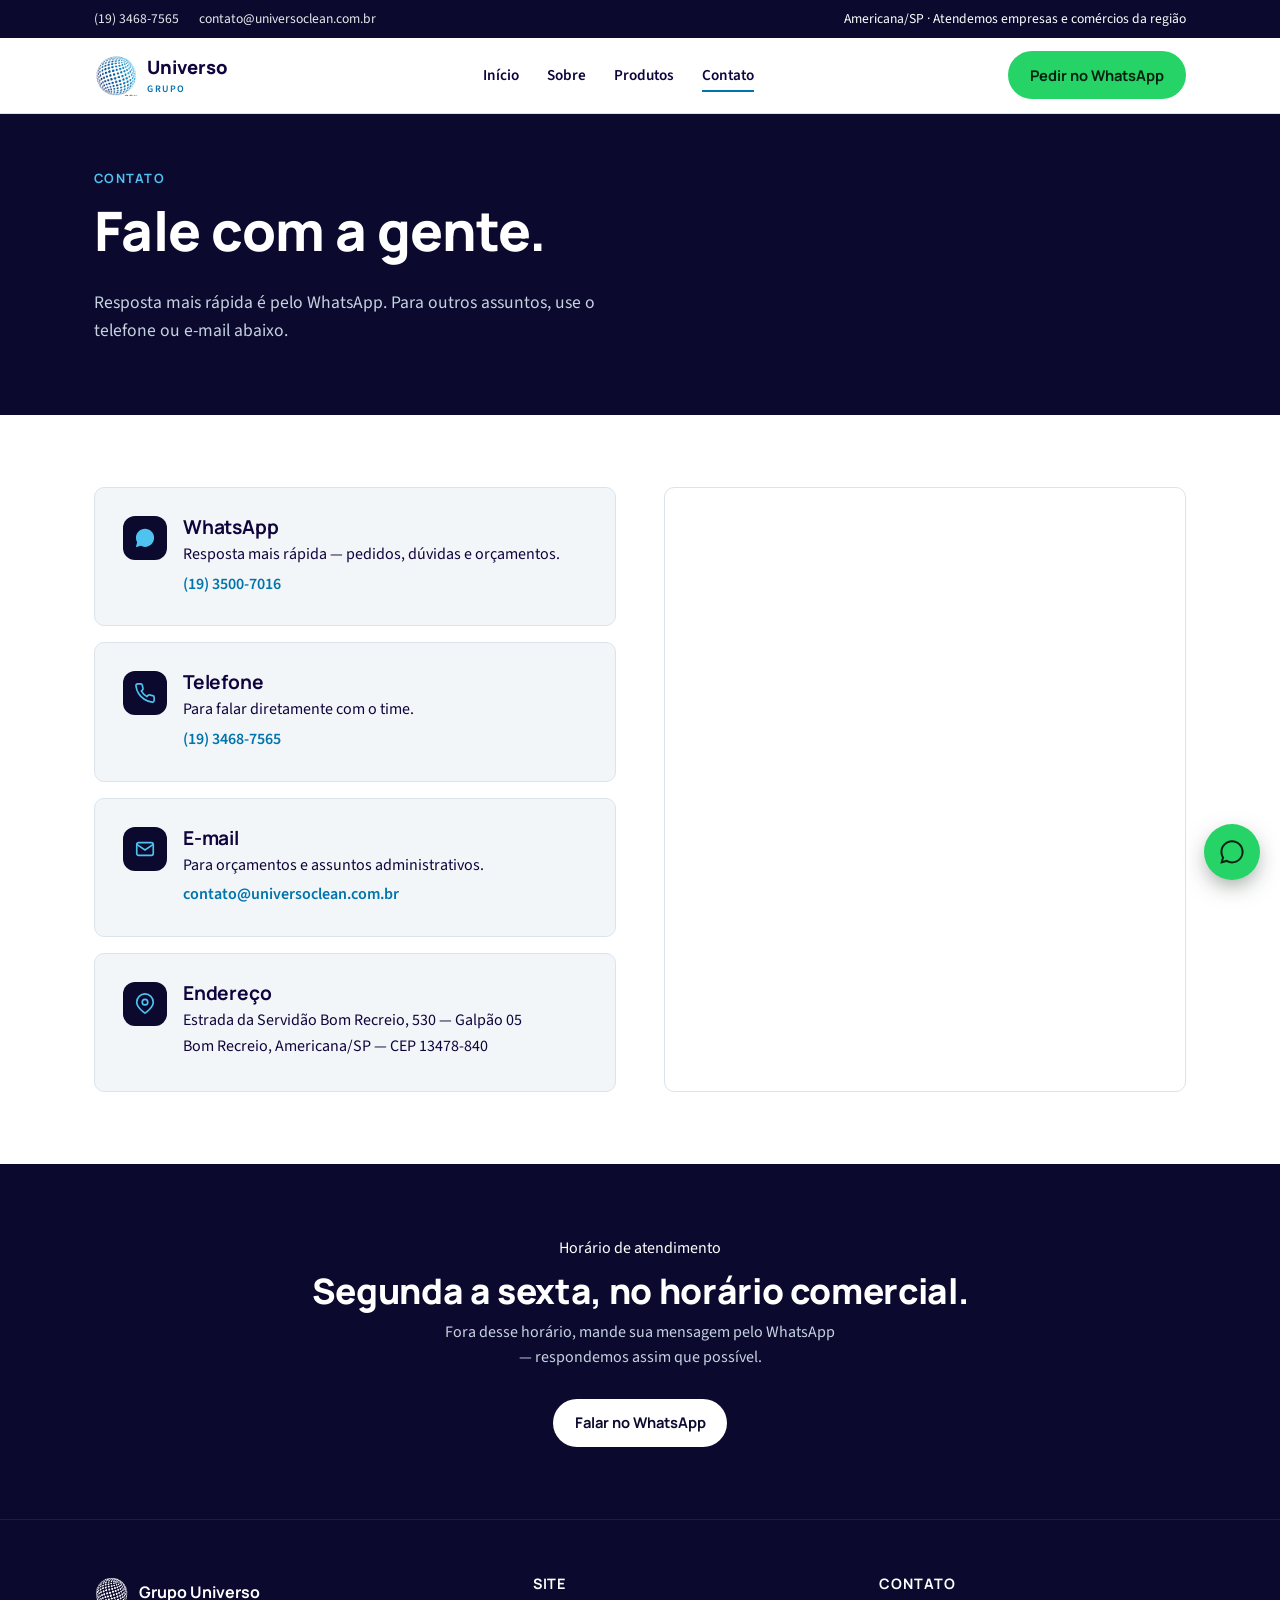
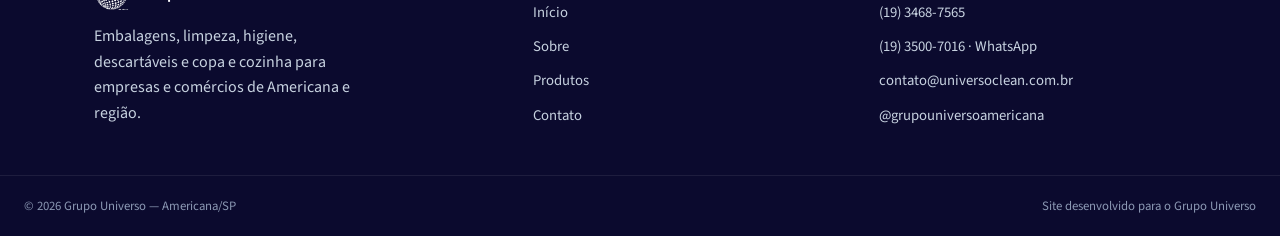
==== contato.html @ 8474f7c8 "Site institucional Grupo Universo" ====
<!doctype html>
<html lang="pt-BR">
<head>
<meta charset="UTF-8">
<meta name="viewport" content="width=device-width, initial-scale=1.0">
<title>Contato — Grupo Universo</title>
<meta name="description" content="Fale com o Grupo Universo: telefone, WhatsApp, e-mail e endereço em Americana/SP.">
<link rel="canonical" href="https://grupouniversoamericana.com/contato.html">
<meta property="og:type" content="website">
<meta property="og:locale" content="pt_BR">
<meta property="og:site_name" content="Grupo Universo">
<meta property="og:title" content="Contato — Grupo Universo">
<meta property="og:description" content="Telefone, WhatsApp, e-mail e endereço do Grupo Universo em Americana/SP.">
<meta property="og:url" content="https://grupouniversoamericana.com/contato.html">
<meta property="og:image" content="https://grupouniversoamericana.com/assets/logo.png">
<link rel="icon" href="assets/favicon-32.png" sizes="32x32">
<link rel="icon" href="assets/favicon-16.png" sizes="16x16">
<link rel="apple-touch-icon" href="assets/favicon-180.png">
<link rel="preconnect" href="https://fonts.googleapis.com">
<link rel="preconnect" href="https://fonts.gstatic.com" crossorigin>
<link href="https://fonts.googleapis.com/css2?family=Manrope:wght@700;800&family=Source+Sans+3:wght@400;600;700&display=swap" rel="stylesheet">
<link rel="stylesheet" href="css/style.css">
</head>
<body>

<div class="topbar">
  <div class="container">
    <div class="topbar-links">
      <a href="tel:+551934687565">(19) 3468-7565</a>
      <a href="mailto:contato@universoclean.com.br">contato@universoclean.com.br</a>
    </div>
    <div class="topbar-links">
      <span>Americana/SP · Atendemos empresas e comércios da região</span>
    </div>
  </div>
</div>

<header class="site">
  <div class="container">
    <a href="index.html" class="brand">
      <img src="assets/logo-icon.png" alt="">
      <span class="brand-word">Universo<span>Grupo</span></span>
    </a>
    <nav class="main" id="mainNav">
      <ul>
        <li><a href="index.html">Início</a></li>
        <li><a href="sobre.html">Sobre</a></li>
        <li><a href="produtos.html">Produtos</a></li>
        <li><a href="contato.html" aria-current="page">Contato</a></li>
      </ul>
    </nav>
    <div style="display:flex; align-items:center; gap:0.75rem;">
      <a class="btn btn-primary" href="https://wa.me/551935007016?text=Ol%C3%A1!%20Vim%20pelo%20site%20e%20quero%20fazer%20um%20pedido." target="_blank" rel="noopener">Pedir no WhatsApp</a>
      <button class="nav-toggle" id="navToggle" aria-label="Abrir menu" aria-expanded="false" aria-controls="mainNav">
        <svg viewBox="0 0 24 24" fill="none" stroke="currentColor" stroke-width="2" stroke-linecap="round"><line x1="3" y1="6" x2="21" y2="6"/><line x1="3" y1="12" x2="21" y2="12"/><line x1="3" y1="18" x2="21" y2="18"/></svg>
      </button>
    </div>
  </div>
</header>

<section class="page-hero">
  <div class="container">
    <span class="eyebrow">Contato</span>
    <h1>Fale com a gente.</h1>
    <p class="lede" style="max-width:56ch;">Resposta mais rápida é pelo WhatsApp. Para outros assuntos, use o telefone ou e-mail abaixo.</p>
  </div>
</section>

<section>
  <div class="container contact-grid">
    <div class="contact-list">
      <div class="contact-card">
        <span class="icon"><svg viewBox="0 0 24 24" fill="currentColor" width="22" height="22"><path d="M12.04 2C6.58 2 2.13 6.45 2.13 11.91c0 1.75.46 3.39 1.26 4.81L2 22l5.42-1.42a9.87 9.87 0 0 0 4.62 1.17h.01c5.46 0 9.9-4.45 9.9-9.91C21.96 6.45 17.5 2 12.04 2Z"/></svg></span>
        <div>
          <h3>WhatsApp</h3>
          <p style="margin-bottom:0.25rem;">Resposta mais rápida — pedidos, dúvidas e orçamentos.</p>
          <a href="https://wa.me/551935007016?text=Ol%C3%A1!%20Vim%20pelo%20site%20e%20quero%20fazer%20um%20pedido." target="_blank" rel="noopener">(19) 3500-7016</a>
        </div>
      </div>
      <div class="contact-card">
        <span class="icon"><svg viewBox="0 0 24 24" fill="none" stroke="currentColor" stroke-width="1.8"><path d="M22 16.92v3a2 2 0 0 1-2.18 2 19.79 19.79 0 0 1-8.63-3.07 19.5 19.5 0 0 1-6-6 19.79 19.79 0 0 1-3.07-8.67A2 2 0 0 1 4.11 2h3a2 2 0 0 1 2 1.72c.13.96.36 1.9.68 2.81a2 2 0 0 1-.45 2.11L8.09 9.91a16 16 0 0 0 6 6l1.27-1.27a2 2 0 0 1 2.11-.45c.91.32 1.85.55 2.81.68A2 2 0 0 1 22 16.92Z"/></svg></span>
        <div>
          <h3>Telefone</h3>
          <p style="margin-bottom:0.25rem;">Para falar diretamente com o time.</p>
          <a href="tel:+551934687565">(19) 3468-7565</a>
        </div>
      </div>
      <div class="contact-card">
        <span class="icon"><svg viewBox="0 0 24 24" fill="none" stroke="currentColor" stroke-width="1.8"><rect x="3" y="5" width="18" height="14" rx="2"/><path d="m3 7 9 6 9-6"/></svg></span>
        <div>
          <h3>E-mail</h3>
          <p style="margin-bottom:0.25rem;">Para orçamentos e assuntos administrativos.</p>
          <a href="mailto:contato@universoclean.com.br">contato@universoclean.com.br</a>
        </div>
      </div>
      <div class="contact-card">
        <span class="icon"><svg viewBox="0 0 24 24" fill="none" stroke="currentColor" stroke-width="1.8"><path d="M21 10c0 6-9 12-9 12s-9-6-9-12a9 9 0 0 1 18 0Z"/><circle cx="12" cy="10" r="3"/></svg></span>
        <div>
          <h3>Endereço</h3>
          <p style="margin-bottom:0.25rem;">Estrada da Servidão Bom Recreio, 530 — Galpão 05<br>Bom Recreio, Americana/SP — CEP 13478-840</p>
        </div>
      </div>
    </div>
    <div class="map-frame">
      <iframe
        title="Localização do Grupo Universo em Americana/SP"
        loading="lazy"
        referrerpolicy="no-referrer-when-downgrade"
        src="https://www.google.com/maps?q=Estrada+da+Servid%C3%A3o+Bom+Recreio,+530,+Bom+Recreio,+Americana+-+SP,+13478-840&output=embed">
      </iframe>
    </div>
  </div>
</section>

<section class="on-navy">
  <div class="container" style="text-align:center;">
    <span class="eyebrow" style="display:block; margin-bottom:0.6rem;">Horário de atendimento</span>
    <h2 style="margin-bottom:0.5rem;">Segunda a sexta, no horário comercial.</h2>
    <p style="max-width:50ch; margin:0 auto 1.75rem;">Fora desse horário, mande sua mensagem pelo WhatsApp — respondemos assim que possível.</p>
    <a class="btn btn-light" href="https://wa.me/551935007016?text=Ol%C3%A1!%20Vim%20pelo%20site%20e%20quero%20fazer%20um%20pedido." target="_blank" rel="noopener">Falar no WhatsApp</a>
  </div>
</section>

<footer class="site">
  <div class="container">
    <div>
      <div class="footer-brand">
        <img src="assets/logo-icon.png" alt="">
        <strong>Grupo Universo</strong>
      </div>
      <p style="color:#c7d2e0; max-width:34ch;">Embalagens, limpeza, higiene, descartáveis e copa e cozinha para empresas e comércios de Americana e região.</p>
    </div>
    <div>
      <h4>Site</h4>
      <ul>
        <li><a href="index.html">Início</a></li>
        <li><a href="sobre.html">Sobre</a></li>
        <li><a href="produtos.html">Produtos</a></li>
        <li><a href="contato.html">Contato</a></li>
      </ul>
    </div>
    <div>
      <h4>Contato</h4>
      <ul>
        <li><a href="tel:+551934687565">(19) 3468-7565</a></li>
        <li><a href="https://wa.me/551935007016" target="_blank" rel="noopener">(19) 3500-7016 · WhatsApp</a></li>
        <li><a href="mailto:contato@universoclean.com.br">contato@universoclean.com.br</a></li>
        <li><a href="https://www.instagram.com/grupouniversoamericana/" target="_blank" rel="noopener">@grupouniversoamericana</a></li>
      </ul>
    </div>
  </div>
  <div class="footer-bottom">
    <span>© <span id="year"></span> Grupo Universo — Americana/SP</span>
    <span>Site desenvolvido para o Grupo Universo</span>
  </div>
</footer>

<a class="wa-float" href="https://wa.me/551935007016?text=Ol%C3%A1!%20Vim%20pelo%20site%20e%20quero%20fazer%20um%20pedido." target="_blank" rel="noopener" aria-label="Falar no WhatsApp">
  <svg viewBox="0 0 24 24" fill="currentColor"><path d="M12.04 2C6.58 2 2.13 6.45 2.13 11.91c0 1.75.46 3.39 1.26 4.81L2 22l5.42-1.42a9.87 9.87 0 0 0 4.62 1.17h.01c5.46 0 9.9-4.45 9.9-9.91C21.96 6.45 17.5 2 12.04 2Zm0 18.06h-.01a8.2 8.2 0 0 1-4.18-1.14l-.3-.18-3.12.82.83-3.04-.2-.31a8.19 8.19 0 0 1-1.26-4.3c0-4.53 3.69-8.22 8.24-8.22 2.2 0 4.27.86 5.82 2.41a8.16 8.16 0 0 1 2.41 5.82c0 4.54-3.69 8.14-8.23 8.14Z"/></svg>
</a>

<script src="js/main.js"></script>
</body>
</html>
---- css/style.css ----
/* =========================================================
   Grupo Universo — design system
   Paleta extraída da identidade real (logo + posts do Instagram):
   azul-royal #007EBA -> índigo profundo #10043C, âmbar de selo #F3B02E
   ========================================================= */

:root {
  /* cor */
  --navy-950: #0b0a2e;   /* fundo profundo (hero, rodapé) */
  --navy-900: #14123f;   /* superfície navy secundária */
  --navy-800: #1d1a52;   /* cards sobre navy */
  --ink: #10043c;        /* texto em fundo claro (cor real do wordmark) */
  --blue-600: #0074ac;   /* azul da marca (dos pontos do globo), ajustado para contraste AA em texto */
  --blue-500: #0068a4;
  --sky-400: #4fc3f0;    /* realce claro, títulos sobre navy */
  --amber-400: #f3b02e;  /* selo / CTA quente, uso comedido */
  --paper: #f3f6f9;      /* fundo claro, neutro frio */
  --paper-dim: #e7edf3;
  --white: #ffffff;
  --line: #dbe4ec;
  --text-dim: #4a5568;

  /* tipo */
  --font-display: "Manrope", "Segoe UI", sans-serif;
  --font-body: "Source Sans 3", "Segoe UI", sans-serif;

  /* layout */
  --max-w: 1140px;
  --radius: 10px;
  --shadow: 0 1px 2px rgba(11, 10, 46, 0.04), 0 12px 28px -14px rgba(11, 10, 46, 0.22);
}

* { box-sizing: border-box; }
html { scroll-behavior: smooth; }

body {
  margin: 0;
  background: var(--white);
  color: var(--ink);
  font-family: var(--font-body);
  line-height: 1.6;
  -webkit-font-smoothing: antialiased;
}

img { max-width: 100%; display: block; }

a { color: inherit; }

h1, h2, h3, h4 {
  font-family: var(--font-display);
  line-height: 1.15;
  margin: 0 0 0.5em;
  text-wrap: balance;
  letter-spacing: -0.01em;
}

h1 { font-size: clamp(2.1rem, 4.4vw, 3.4rem); font-weight: 800; }
h2 { font-size: clamp(1.6rem, 3vw, 2.2rem); font-weight: 800; }
h3 { font-size: 1.2rem; font-weight: 700; }

p { margin: 0 0 1em; max-width: 62ch; }
p.lede { font-size: 1.1rem; color: var(--text-dim); }

.container {
  max-width: var(--max-w);
  margin: 0 auto;
  padding: 0 1.5rem;
}

:focus-visible {
  outline: 3px solid var(--amber-400);
  outline-offset: 2px;
}

@media (prefers-reduced-motion: reduce) {
  html { scroll-behavior: auto; }
  * { animation-duration: 0.001ms !important; transition-duration: 0.001ms !important; }
}

/* ---------- top bar ---------- */
.topbar {
  background: var(--navy-950);
  color: var(--white);
  font-size: 0.85rem;
}
.topbar .container {
  display: flex;
  justify-content: space-between;
  align-items: center;
  gap: 1rem;
  padding-top: 0.5rem;
  padding-bottom: 0.5rem;
  flex-wrap: wrap;
}
.topbar a { text-decoration: none; opacity: 0.9; }
.topbar a:hover { opacity: 1; text-decoration: underline; }
.topbar .topbar-links { display: flex; gap: 1.25rem; flex-wrap: wrap; }

/* ---------- header / nav ---------- */
header.site {
  background: var(--white);
  border-bottom: 1px solid var(--line);
  position: sticky;
  top: 0;
  z-index: 40;
}
header.site .container {
  display: flex;
  align-items: center;
  justify-content: space-between;
  padding-top: 0.85rem;
  padding-bottom: 0.85rem;
}
.brand { display: flex; align-items: center; gap: 0.6rem; text-decoration: none; }
.brand img { height: 42px; width: auto; }
.brand-word { font-family: var(--font-display); font-weight: 800; font-size: 1.15rem; color: var(--ink); }
.brand-word span { display: block; font-family: var(--font-body); font-weight: 600; font-size: 0.62rem; letter-spacing: 0.14em; color: var(--blue-600); text-transform: uppercase; }

nav.main { display: flex; align-items: center; gap: 2rem; }
nav.main ul { list-style: none; display: flex; gap: 1.75rem; margin: 0; padding: 0; }
nav.main a {
  text-decoration: none;
  font-weight: 600;
  font-size: 0.95rem;
  color: var(--ink);
  padding: 0.3rem 0;
  border-bottom: 2px solid transparent;
}
nav.main a:hover, nav.main a[aria-current="page"] { border-color: var(--blue-600); }

.btn {
  display: inline-flex;
  align-items: center;
  gap: 0.5rem;
  font-family: var(--font-display);
  font-weight: 700;
  font-size: 0.92rem;
  padding: 0.7rem 1.3rem;
  border-radius: 100px;
  text-decoration: none;
  border: 1px solid transparent;
  cursor: pointer;
  white-space: nowrap;
}
.btn-primary { background: #25d366; color: #06210f; }
.btn-primary:hover { background: #1fbd5a; }
.btn-ghost { background: transparent; border-color: var(--line); color: var(--ink); }
.btn-ghost:hover { border-color: var(--blue-600); color: var(--blue-600); }
.btn-light { background: var(--white); color: var(--navy-950); }
.btn-light:hover { background: var(--paper-dim); }

.nav-toggle {
  display: none;
  background: none;
  border: 1px solid var(--line);
  border-radius: 8px;
  width: 42px;
  height: 42px;
  align-items: center;
  justify-content: center;
  cursor: pointer;
}
.nav-toggle svg { width: 20px; height: 20px; }

/* ---------- hero ---------- */
.hero {
  position: relative;
  background: var(--navy-950);
  color: var(--white);
  overflow: hidden;
}
.hero canvas.dotfield {
  position: absolute;
  inset: 0;
  width: 100%;
  height: 100%;
  opacity: 0.55;
}
.hero .container {
  position: relative;
  padding: 5.5rem 1.5rem 5rem;
  display: grid;
  grid-template-columns: 1.1fr 0.9fr;
  gap: 3rem;
  align-items: center;
}
.hero .eyebrow {
  font-family: var(--font-display);
  font-size: 0.8rem;
  font-weight: 700;
  letter-spacing: 0.12em;
  text-transform: uppercase;
  color: var(--sky-400);
  margin-bottom: 1rem;
}
.hero h1 { color: var(--white); }
.hero h1 em { color: var(--sky-400); font-style: normal; }
.hero p.lede { color: #c7d2e0; max-width: 46ch; }
.hero .actions { display: flex; gap: 0.9rem; margin-top: 1.75rem; flex-wrap: wrap; }
.hero .fact-card {
  background: var(--navy-900);
  border: 1px solid rgba(255,255,255,0.08);
  border-radius: var(--radius);
  padding: 1.75rem;
}
.hero .fact-card dl { display: grid; grid-template-columns: 1fr 1fr; gap: 1.25rem 1rem; margin: 0; }
.hero .fact-card dt { font-size: 0.78rem; color: #9fb0c9; text-transform: uppercase; letter-spacing: 0.06em; }
.hero .fact-card dd { margin: 0.2rem 0 0; font-family: var(--font-display); font-weight: 800; font-size: 1.4rem; color: var(--white); }

@media (max-width: 860px) {
  .hero .container { grid-template-columns: 1fr; padding-top: 3rem; padding-bottom: 3rem; }
}

/* ---------- trust strip ---------- */
.trust-strip { background: var(--paper); border-bottom: 1px solid var(--line); }
.trust-strip .container {
  padding: 1.75rem 1.5rem;
  display: grid;
  grid-template-columns: repeat(4, 1fr);
  gap: 1.5rem;
}
.trust-item { display: flex; align-items: center; gap: 0.75rem; }
.trust-item .icon {
  flex: none;
  width: 40px; height: 40px;
  border-radius: 50%;
  background: var(--white);
  border: 1px solid var(--line);
  display: flex; align-items: center; justify-content: center;
  color: var(--blue-600);
}
.trust-item .icon svg { width: 20px; height: 20px; }
.trust-item strong { display: block; font-size: 0.88rem; font-family: var(--font-display); }
.trust-item span { font-size: 0.8rem; color: var(--text-dim); }

@media (max-width: 860px) {
  .trust-strip .container { grid-template-columns: repeat(2, 1fr); }
}

/* ---------- section shell ---------- */
section { padding: 4.5rem 0; }
.section-head { max-width: 60ch; margin-bottom: 2.5rem; }
.section-head .eyebrow {
  font-family: var(--font-display);
  font-size: 0.78rem;
  font-weight: 700;
  letter-spacing: 0.12em;
  text-transform: uppercase;
  color: var(--blue-600);
  margin-bottom: 0.6rem;
  display: block;
}
.on-navy { background: var(--navy-950); color: var(--white); }
.on-navy p { color: #c7d2e0; }
.on-navy .section-head .eyebrow { color: var(--sky-400); }
.on-paper { background: var(--paper); }

/* ---------- category grid ---------- */
.cat-grid {
  display: grid;
  grid-template-columns: repeat(3, 1fr);
  gap: 1.25rem;
}
@media (max-width: 900px) {
  .cat-grid { grid-template-columns: repeat(2, 1fr); }
}
@media (max-width: 560px) {
  .cat-grid { grid-template-columns: 1fr; }
}
.cat-card {
  background: var(--white);
  border: 1px solid var(--line);
  border-radius: var(--radius);
  padding: 1.6rem;
  box-shadow: var(--shadow);
  display: flex;
  flex-direction: column;
  gap: 0.75rem;
}
.cat-card .icon {
  width: 52px; height: 52px;
  border-radius: 14px;
  background: var(--navy-950);
  color: var(--sky-400);
  display: flex; align-items: center; justify-content: center;
}
.cat-card .icon svg { width: 26px; height: 26px; }
.cat-card h3 { margin-bottom: 0.15rem; }
.cat-card p { font-size: 0.92rem; color: var(--text-dim); margin-bottom: 0.5rem; }
.cat-card .cat-link {
  margin-top: auto;
  font-family: var(--font-display);
  font-weight: 700;
  font-size: 0.86rem;
  color: var(--blue-600);
  text-decoration: none;
  display: inline-flex;
  align-items: center;
  gap: 0.35rem;
}
.cat-card .cat-link:hover { text-decoration: underline; }

/* ---------- steps ---------- */
.steps { display: grid; grid-template-columns: repeat(3, 1fr); gap: 1.75rem; counter-reset: step; }
.step { position: relative; padding-left: 3.2rem; }
.step::before {
  counter-increment: step;
  content: counter(step, decimal-leading-zero);
  position: absolute;
  left: 0; top: -0.2rem;
  font-family: var(--font-display);
  font-weight: 800;
  font-size: 1rem;
  color: var(--navy-950);
  background: var(--sky-400);
  width: 2.3rem; height: 2.3rem;
  border-radius: 50%;
  display: flex; align-items: center; justify-content: center;
}
@media (max-width: 780px) {
  .steps { grid-template-columns: 1fr; }
}

/* ---------- about teaser / split ---------- */
.split { display: grid; grid-template-columns: 1fr 1fr; gap: 3rem; align-items: center; }
.split img, .split .art { border-radius: var(--radius); }
.art-swatch {
  aspect-ratio: 4/3;
  border-radius: var(--radius);
  background: linear-gradient(135deg, var(--blue-600), var(--navy-950));
  position: relative;
  overflow: hidden;
  display: flex;
  align-items: flex-end;
  padding: 1.5rem;
}
.art-swatch span {
  font-family: var(--font-display);
  font-weight: 800;
  color: rgba(255,255,255,0.9);
  font-size: 1.1rem;
}
@media (max-width: 860px) {
  .split { grid-template-columns: 1fr; }
}

/* ---------- CTA band ---------- */
.cta-band {
  background: var(--navy-950);
  color: var(--white);
  text-align: center;
}
.cta-band h2 { color: var(--white); }
.cta-band p { color: #c7d2e0; margin: 0 auto 1.75rem; }
.cta-band .actions { display: flex; justify-content: center; gap: 1rem; flex-wrap: wrap; }

/* ---------- footer ---------- */
footer.site {
  background: var(--navy-950);
  color: #c7d2e0;
  border-top: 1px solid rgba(255,255,255,0.08);
}
footer.site .container {
  padding: 3.5rem 1.5rem 2rem;
  display: grid;
  grid-template-columns: 1.3fr 1fr 1fr;
  gap: 2.5rem;
}
footer.site h4 { color: var(--white); font-size: 0.9rem; text-transform: uppercase; letter-spacing: 0.06em; }
footer.site ul { list-style: none; margin: 0; padding: 0; display: flex; flex-direction: column; gap: 0.55rem; }
footer.site a { text-decoration: none; color: #c7d2e0; font-size: 0.92rem; }
footer.site a:hover { color: var(--white); }
.footer-brand { display: flex; align-items: center; gap: 0.6rem; margin-bottom: 0.9rem; }
.footer-brand img { height: 34px; filter: brightness(0) invert(1); }
.footer-brand strong { font-family: var(--font-display); color: var(--white); }
.footer-bottom {
  border-top: 1px solid rgba(255,255,255,0.08);
  padding: 1.25rem 1.5rem;
  font-size: 0.8rem;
  color: #8b98b3;
  display: flex;
  justify-content: space-between;
  flex-wrap: wrap;
  gap: 0.5rem;
}
@media (max-width: 780px) {
  footer.site .container { grid-template-columns: 1fr; }
}

/* ---------- whatsapp float ---------- */
.wa-float {
  position: fixed;
  right: 1.25rem;
  bottom: 1.25rem;
  z-index: 50;
  background: #25d366;
  color: #06210f;
  width: 56px;
  height: 56px;
  border-radius: 50%;
  display: flex;
  align-items: center;
  justify-content: center;
  text-decoration: none;
  box-shadow: 0 8px 24px -6px rgba(6, 33, 15, 0.55);
}
.wa-float svg { width: 28px; height: 28px; }

/* ---------- page hero (inner pages) ---------- */
.page-hero {
  background: var(--navy-950);
  color: var(--white);
  padding: 3.25rem 0;
}
.page-hero .eyebrow { color: var(--sky-400); font-family: var(--font-display); font-weight: 700; letter-spacing: 0.1em; text-transform: uppercase; font-size: 0.8rem; }
.page-hero h1 { color: var(--white); margin-top: 0.5rem; }
.page-hero p { color: #c7d2e0; }

/* ---------- product detail blocks ---------- */
.product-block {
  display: grid;
  grid-template-columns: 200px 1fr;
  gap: 2rem;
  align-items: start;
  padding: 2.5rem 0;
  border-bottom: 1px solid var(--line);
}
.product-block:last-child { border-bottom: none; }
.product-block .icon {
  width: 96px; height: 96px;
  border-radius: 20px;
  background: var(--navy-950);
  color: var(--sky-400);
  display: flex; align-items: center; justify-content: center;
}
.product-block .icon svg { width: 48px; height: 48px; }
.product-block ul.items {
  list-style: none;
  margin: 0.75rem 0 1rem;
  padding: 0;
  display: flex;
  flex-wrap: wrap;
  gap: 0.5rem;
}
.product-block ul.items li {
  background: var(--paper);
  border: 1px solid var(--line);
  border-radius: 100px;
  padding: 0.3rem 0.85rem;
  font-size: 0.85rem;
  color: var(--text-dim);
}
@media (max-width: 700px) {
  .product-block { grid-template-columns: 1fr; }
}

/* ---------- contact page ---------- */
.contact-grid { display: grid; grid-template-columns: 1fr 1fr; gap: 3rem; }
.contact-card {
  background: var(--paper);
  border: 1px solid var(--line);
  border-radius: var(--radius);
  padding: 1.75rem;
  display: flex;
  gap: 1rem;
  align-items: flex-start;
}
.contact-card .icon {
  flex: none;
  width: 44px; height: 44px;
  border-radius: 12px;
  background: var(--navy-950);
  color: var(--sky-400);
  display: flex; align-items: center; justify-content: center;
}
.contact-card .icon svg { width: 22px; height: 22px; }
.contact-card h3 { margin-bottom: 0.25rem; }
.contact-card a { color: var(--blue-600); text-decoration: none; font-weight: 600; }
.contact-card a:hover { text-decoration: underline; }
.contact-list { display: flex; flex-direction: column; gap: 1rem; }
.map-frame {
  border: 1px solid var(--line);
  border-radius: var(--radius);
  overflow: hidden;
  height: 100%;
  min-height: 320px;
}
.map-frame iframe { width: 100%; height: 100%; min-height: 320px; border: 0; }
@media (max-width: 860px) {
  .contact-grid { grid-template-columns: 1fr; }
}

/* ---------- mobile nav ---------- */
@media (max-width: 900px) {
  nav.main ul { display: none; }
  .nav-toggle { display: flex; }
  header.site .btn-primary { display: none; }
  nav.main.open ul {
    display: flex;
    flex-direction: column;
    position: absolute;
    top: 100%;
    left: 0;
    right: 0;
    background: var(--white);
    border-bottom: 1px solid var(--line);
    padding: 1rem 1.5rem 1.5rem;
    gap: 1rem;
    box-shadow: var(--shadow);
  }
  header.site { position: relative; }
  header.site .container { position: relative; }
}
@media (max-width: 560px) {
  .topbar .topbar-links:last-child { display: none; }
  .brand-word { font-size: 1rem; }
}
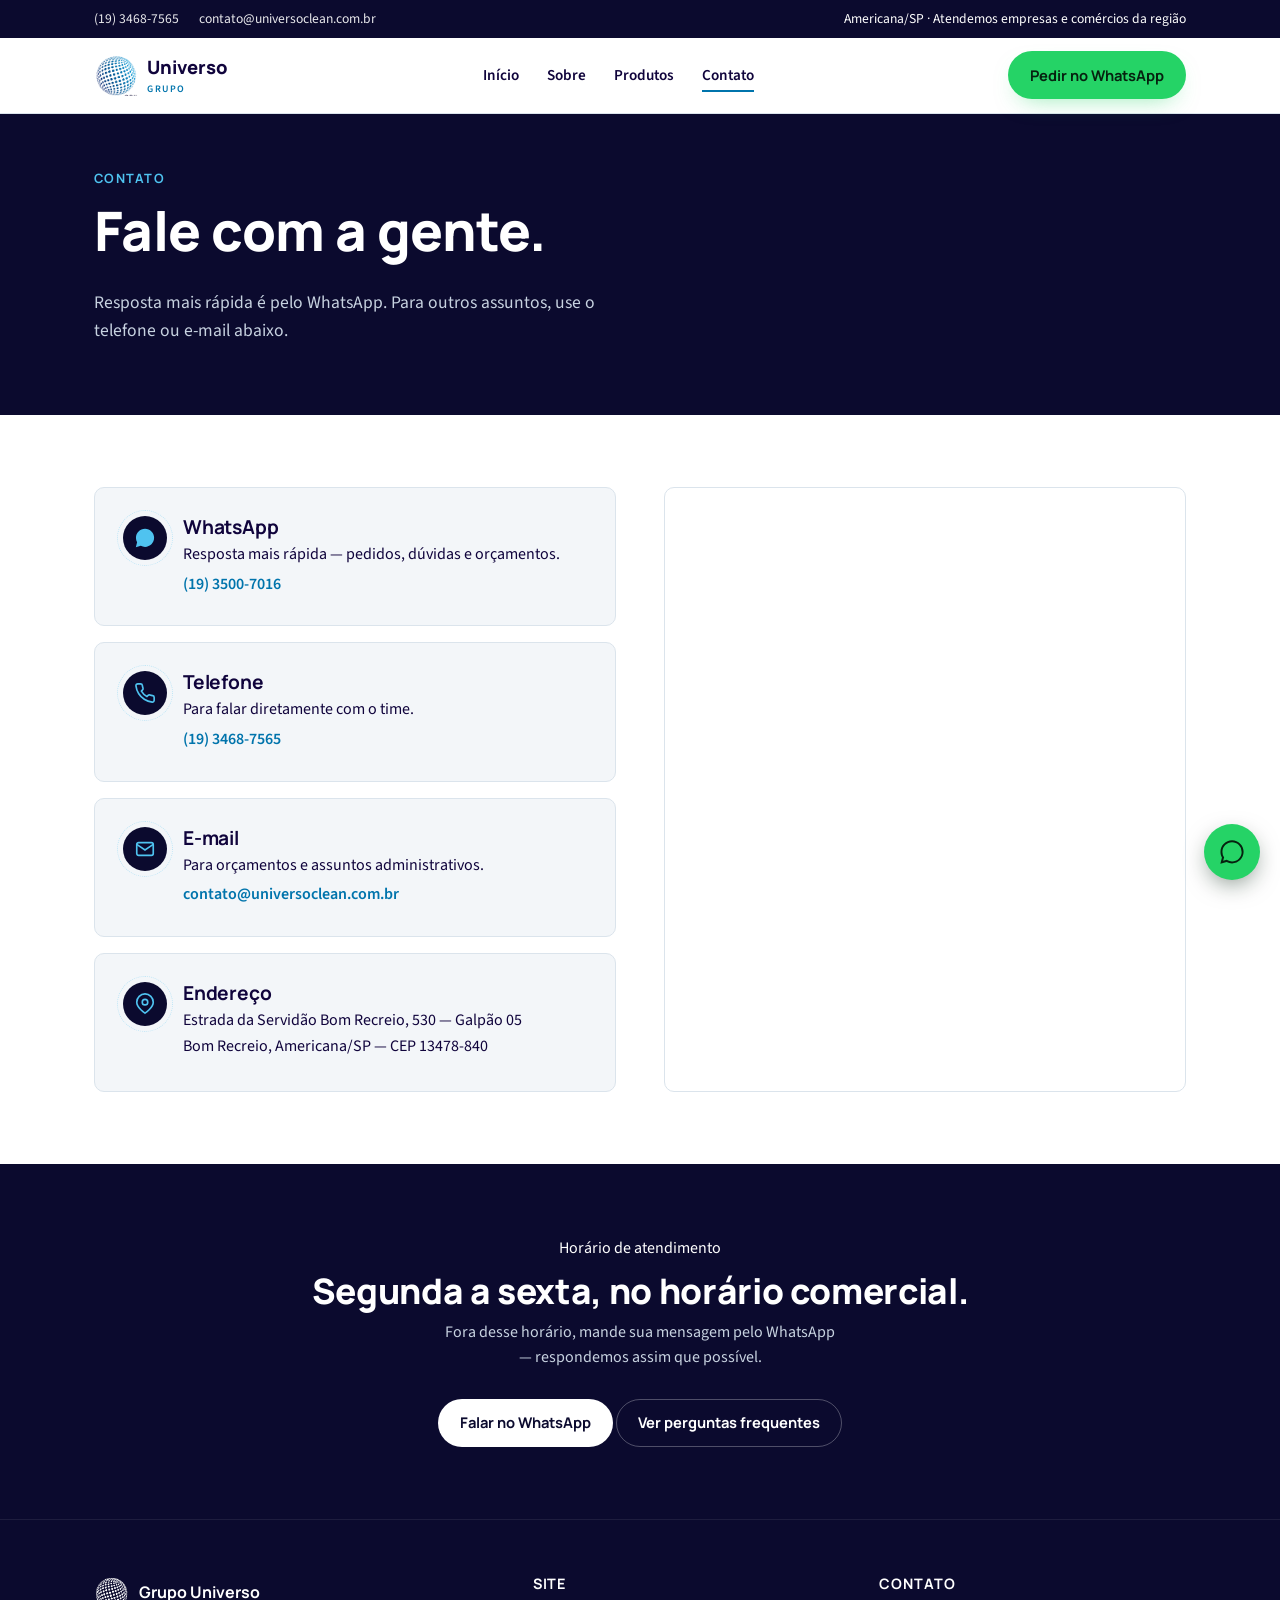
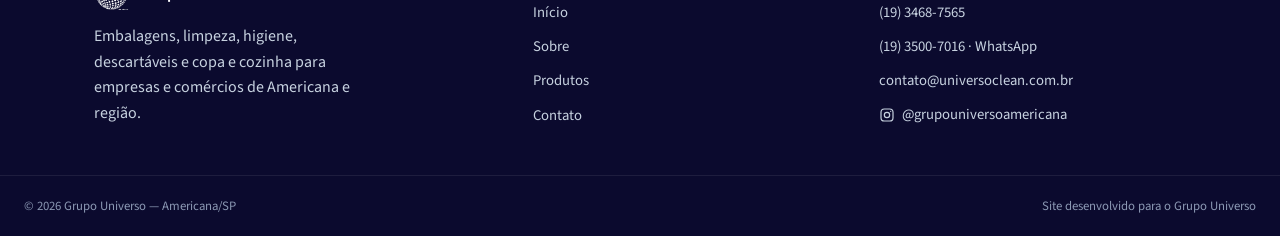
==== commit d2f64691: "Evolui design e conversão do site: identidade visual, FAQ, CTA mobile fixo - Ícones e divisores pass" ====
--- a/contato.html
+++ b/contato.html
@@ -20,6 +20,27 @@
 <link rel="preconnect" href="https://fonts.gstatic.com" crossorigin>
 <link href="https://fonts.googleapis.com/css2?family=Manrope:wght@700;800&family=Source+Sans+3:wght@400;600;700&display=swap" rel="stylesheet">
 <link rel="stylesheet" href="css/style.css">
+<script type="application/ld+json">
+{
+  "@context": "https://schema.org",
+  "@type": "Store",
+  "name": "Grupo Universo",
+  "image": "https://grupouniversoamericana.com/assets/logo.png",
+  "url": "https://grupouniversoamericana.com/contato.html",
+  "telephone": "+551934687565",
+  "email": "contato@universoclean.com.br",
+  "address": {
+    "@type": "PostalAddress",
+    "streetAddress": "Estrada da Servidão Bom Recreio, 530 — Galpão 05",
+    "addressLocality": "Americana",
+    "addressRegion": "SP",
+    "postalCode": "13478-840",
+    "addressCountry": "BR"
+  },
+  "areaServed": "Americana e região",
+  "sameAs": ["https://www.instagram.com/grupouniversoamericana/"]
+}
+</script>
 </head>
 <body>
 
@@ -68,8 +89,8 @@
 
 <section>
   <div class="container contact-grid">
-    <div class="contact-list">
-      <div class="contact-card">
+    <div class="contact-list stagger">
+      <div class="contact-card reveal">
         <span class="icon"><svg viewBox="0 0 24 24" fill="currentColor" width="22" height="22"><path d="M12.04 2C6.58 2 2.13 6.45 2.13 11.91c0 1.75.46 3.39 1.26 4.81L2 22l5.42-1.42a9.87 9.87 0 0 0 4.62 1.17h.01c5.46 0 9.9-4.45 9.9-9.91C21.96 6.45 17.5 2 12.04 2Z"/></svg></span>
         <div>
           <h3>WhatsApp</h3>
@@ -77,7 +98,7 @@
           <a href="https://wa.me/551935007016?text=Ol%C3%A1!%20Vim%20pelo%20site%20e%20quero%20fazer%20um%20pedido." target="_blank" rel="noopener">(19) 3500-7016</a>
         </div>
       </div>
-      <div class="contact-card">
+      <div class="contact-card reveal">
         <span class="icon"><svg viewBox="0 0 24 24" fill="none" stroke="currentColor" stroke-width="1.8"><path d="M22 16.92v3a2 2 0 0 1-2.18 2 19.79 19.79 0 0 1-8.63-3.07 19.5 19.5 0 0 1-6-6 19.79 19.79 0 0 1-3.07-8.67A2 2 0 0 1 4.11 2h3a2 2 0 0 1 2 1.72c.13.96.36 1.9.68 2.81a2 2 0 0 1-.45 2.11L8.09 9.91a16 16 0 0 0 6 6l1.27-1.27a2 2 0 0 1 2.11-.45c.91.32 1.85.55 2.81.68A2 2 0 0 1 22 16.92Z"/></svg></span>
         <div>
           <h3>Telefone</h3>
@@ -85,7 +106,7 @@
           <a href="tel:+551934687565">(19) 3468-7565</a>
         </div>
       </div>
-      <div class="contact-card">
+      <div class="contact-card reveal">
         <span class="icon"><svg viewBox="0 0 24 24" fill="none" stroke="currentColor" stroke-width="1.8"><rect x="3" y="5" width="18" height="14" rx="2"/><path d="m3 7 9 6 9-6"/></svg></span>
         <div>
           <h3>E-mail</h3>
@@ -93,7 +114,7 @@
           <a href="mailto:contato@universoclean.com.br">contato@universoclean.com.br</a>
         </div>
       </div>
-      <div class="contact-card">
+      <div class="contact-card reveal">
         <span class="icon"><svg viewBox="0 0 24 24" fill="none" stroke="currentColor" stroke-width="1.8"><path d="M21 10c0 6-9 12-9 12s-9-6-9-12a9 9 0 0 1 18 0Z"/><circle cx="12" cy="10" r="3"/></svg></span>
         <div>
           <h3>Endereço</h3>
@@ -101,7 +122,7 @@
         </div>
       </div>
     </div>
-    <div class="map-frame">
+    <div class="map-frame reveal">
       <iframe
         title="Localização do Grupo Universo em Americana/SP"
         loading="lazy"
@@ -117,7 +138,10 @@
     <span class="eyebrow" style="display:block; margin-bottom:0.6rem;">Horário de atendimento</span>
     <h2 style="margin-bottom:0.5rem;">Segunda a sexta, no horário comercial.</h2>
     <p style="max-width:50ch; margin:0 auto 1.75rem;">Fora desse horário, mande sua mensagem pelo WhatsApp — respondemos assim que possível.</p>
-    <a class="btn btn-light" href="https://wa.me/551935007016?text=Ol%C3%A1!%20Vim%20pelo%20site%20e%20quero%20fazer%20um%20pedido." target="_blank" rel="noopener">Falar no WhatsApp</a>
+    <div class="actions" style="justify-content:center;">
+      <a class="btn btn-light" href="https://wa.me/551935007016?text=Ol%C3%A1!%20Vim%20pelo%20site%20e%20quero%20fazer%20um%20pedido." target="_blank" rel="noopener">Falar no WhatsApp</a>
+      <a class="btn btn-ghost" style="color:#fff; border-color:rgba(255,255,255,0.28);" href="index.html#faq">Ver perguntas frequentes</a>
+    </div>
   </div>
 </section>
 
@@ -145,7 +169,7 @@
         <li><a href="tel:+551934687565">(19) 3468-7565</a></li>
         <li><a href="https://wa.me/551935007016" target="_blank" rel="noopener">(19) 3500-7016 · WhatsApp</a></li>
         <li><a href="mailto:contato@universoclean.com.br">contato@universoclean.com.br</a></li>
-        <li><a href="https://www.instagram.com/grupouniversoamericana/" target="_blank" rel="noopener">@grupouniversoamericana</a></li>
+        <li><a href="https://www.instagram.com/grupouniversoamericana/" target="_blank" rel="noopener" style="display:inline-flex; align-items:center; gap:0.4rem;"><svg viewBox="0 0 24 24" width="16" height="16" fill="none" stroke="currentColor" stroke-width="1.8"><rect x="3" y="3" width="18" height="18" rx="5"/><circle cx="12" cy="12" r="4"/><circle cx="17.5" cy="6.5" r="1" fill="currentColor" stroke="none"/></svg>@grupouniversoamericana</a></li>
       </ul>
     </div>
   </div>
@@ -159,6 +183,16 @@
   <svg viewBox="0 0 24 24" fill="currentColor"><path d="M12.04 2C6.58 2 2.13 6.45 2.13 11.91c0 1.75.46 3.39 1.26 4.81L2 22l5.42-1.42a9.87 9.87 0 0 0 4.62 1.17h.01c5.46 0 9.9-4.45 9.9-9.91C21.96 6.45 17.5 2 12.04 2Zm0 18.06h-.01a8.2 8.2 0 0 1-4.18-1.14l-.3-.18-3.12.82.83-3.04-.2-.31a8.19 8.19 0 0 1-1.26-4.3c0-4.53 3.69-8.22 8.24-8.22 2.2 0 4.27.86 5.82 2.41a8.16 8.16 0 0 1 2.41 5.82c0 4.54-3.69 8.14-8.23 8.14Z"/></svg>
 </a>
 
+<div class="mobile-cta-bar">
+  <a class="btn btn-ghost btn-icon" href="tel:+551934687565" aria-label="Ligar para o Grupo Universo">
+    <svg viewBox="0 0 24 24" width="20" height="20" fill="none" stroke="currentColor" stroke-width="1.8"><path d="M22 16.92v3a2 2 0 0 1-2.18 2 19.79 19.79 0 0 1-8.63-3.07 19.5 19.5 0 0 1-6-6 19.79 19.79 0 0 1-3.07-8.67A2 2 0 0 1 4.11 2h3a2 2 0 0 1 2 1.72c.13.96.36 1.9.68 2.81a2 2 0 0 1-.45 2.11L8.09 9.91a16 16 0 0 0 6 6l1.27-1.27a2 2 0 0 1 2.11-.45c.91.32 1.85.55 2.81.68A2 2 0 0 1 22 16.92Z"/></svg>
+  </a>
+  <a class="btn btn-primary" href="https://wa.me/551935007016?text=Ol%C3%A1!%20Vim%20pelo%20site%20e%20quero%20fazer%20um%20pedido." target="_blank" rel="noopener">
+    <svg viewBox="0 0 24 24" fill="currentColor" width="18" height="18"><path d="M12.04 2C6.58 2 2.13 6.45 2.13 11.91c0 1.75.46 3.39 1.26 4.81L2 22l5.42-1.42a9.87 9.87 0 0 0 4.62 1.17h.01c5.46 0 9.9-4.45 9.9-9.91C21.96 6.45 17.5 2 12.04 2Zm0 18.06h-.01a8.2 8.2 0 0 1-4.18-1.14l-.3-.18-3.12.82.83-3.04-.2-.31a8.19 8.19 0 0 1-1.26-4.3c0-4.53 3.69-8.22 8.24-8.22 2.2 0 4.27.86 5.82 2.41a8.16 8.16 0 0 1 2.41 5.82c0 4.54-3.69 8.14-8.23 8.14Z"/></svg>
+    Falar no WhatsApp
+  </a>
+</div>
+
 <script src="js/main.js"></script>
 </body>
 </html>
--- a/css/style.css
+++ b/css/style.css
@@ -515,3 +515,212 @@
   .topbar .topbar-links:last-child { display: none; }
   .brand-word { font-size: 1rem; }
 }
+
+/* =========================================================
+   Evolução visual — motivo do globo pontilhado (assinatura
+   da marca) usado como fio condutor: anéis pontilhados nos
+   ícones, divisores em constelação, selo âmbar.
+   ========================================================= */
+
+/* ---------- botões: micro-interação ---------- */
+.btn { transition: transform 0.18s ease, box-shadow 0.18s ease, background-color 0.18s ease, border-color 0.18s ease, color 0.18s ease; }
+.btn-primary { box-shadow: 0 10px 24px -12px rgba(37, 211, 102, 0.55); }
+.btn-primary:hover { transform: translateY(-2px); box-shadow: 0 14px 30px -12px rgba(37, 211, 102, 0.65); }
+.btn-light:hover { transform: translateY(-2px); }
+.btn-ghost:hover { transform: translateY(-2px); }
+.btn:active { transform: translateY(0); }
+.btn-icon { flex: none; width: 46px; height: 46px; padding: 0; border-radius: 50%; }
+
+/* ---------- selo / badge âmbar ---------- */
+.badge {
+  display: inline-flex;
+  align-items: center;
+  gap: 0.5rem;
+  font-family: var(--font-display);
+  font-weight: 700;
+  font-size: 0.8rem;
+  padding: 0.45rem 0.9rem 0.45rem 0.7rem;
+  border-radius: 100px;
+  max-width: 100%;
+}
+.badge .dot { width: 7px; height: 7px; border-radius: 50%; flex: none; background: currentColor; }
+.badge-amber {
+  background: rgba(243, 176, 46, 0.14);
+  border: 1px solid rgba(243, 176, 46, 0.4);
+  color: #8a5c0a;
+}
+.badge-amber .dot { box-shadow: 0 0 0 4px rgba(243, 176, 46, 0.2); }
+.hero .badge-amber, .on-navy .badge-amber { color: var(--amber-400); }
+
+/* ---------- nó / ícone com anel pontilhado (globo da marca) ---------- */
+.cat-card .icon,
+.product-block .icon,
+.contact-card .icon {
+  border-radius: 50%;
+  position: relative;
+}
+.cat-card .icon::after,
+.product-block .icon::after,
+.contact-card .icon::after {
+  content: "";
+  position: absolute;
+  inset: -6px;
+  border-radius: 50%;
+  border: 1.5px dotted currentColor;
+  opacity: 0.32;
+}
+
+/* ---------- divisor em constelação ---------- */
+.orbit-rule {
+  height: 30px;
+  background-image: radial-gradient(circle, rgba(0, 116, 172, 0.32) 1.6px, transparent 1.6px);
+  background-size: 22px 22px;
+  background-position: center;
+  -webkit-mask-image: linear-gradient(90deg, transparent, #000 20%, #000 80%, transparent);
+  mask-image: linear-gradient(90deg, transparent, #000 20%, #000 80%, transparent);
+}
+.on-navy .orbit-rule,
+.hero .orbit-rule {
+  background-image: radial-gradient(circle, rgba(79, 195, 240, 0.4) 1.6px, transparent 1.6px);
+}
+
+/* ---------- hero: destaque de tempo de atuação ---------- */
+.fact-highlight {
+  display: flex;
+  align-items: baseline;
+  gap: 0.7rem;
+  padding-bottom: 1.15rem;
+  margin-bottom: 1.15rem;
+  border-bottom: 1px solid rgba(255, 255, 255, 0.1);
+}
+.fact-highlight strong {
+  font-family: var(--font-display);
+  font-weight: 800;
+  font-size: 2.5rem;
+  line-height: 1;
+  color: var(--amber-400);
+}
+.fact-highlight span { color: #c7d2e0; font-size: 0.85rem; max-width: 22ch; }
+
+/* ---------- categorias: accent por card + hover ---------- */
+.cat-card {
+  position: relative;
+  overflow: hidden;
+  transition: transform 0.28s ease, box-shadow 0.28s ease;
+}
+.cat-card::before {
+  content: "";
+  position: absolute;
+  top: 0; left: 0; right: 0;
+  height: 3px;
+  background: var(--accent, var(--blue-600));
+}
+.cat-card:hover { transform: translateY(-5px); box-shadow: 0 22px 42px -20px rgba(11, 10, 46, 0.4); }
+.cat-card .icon { background: var(--navy-950); color: var(--accent, var(--sky-400)); }
+.cat-card:nth-child(5n+1) { --accent: #0074ac; }
+.cat-card:nth-child(5n+2) { --accent: #4fc3f0; }
+.cat-card:nth-child(5n+3) { --accent: #f3b02e; }
+.cat-card:nth-child(5n+4) { --accent: #0068a4; }
+.cat-card:nth-child(5n+5) { --accent: #4fc3f0; }
+
+/* ---------- FAQ (accordion nativo, acessível) ---------- */
+.faq { display: flex; flex-direction: column; gap: 0.75rem; max-width: 780px; }
+.faq details {
+  background: var(--white);
+  border: 1px solid var(--line);
+  border-radius: var(--radius);
+  padding: 0 1.25rem;
+}
+.faq summary {
+  cursor: pointer;
+  list-style: none;
+  display: flex;
+  align-items: center;
+  justify-content: space-between;
+  gap: 1rem;
+  padding: 1.1rem 0;
+  font-family: var(--font-display);
+  font-weight: 700;
+  font-size: 1.02rem;
+  color: var(--ink);
+}
+.faq summary::-webkit-details-marker { display: none; }
+.faq summary .plus {
+  flex: none;
+  width: 26px; height: 26px;
+  border-radius: 50%;
+  border: 1.5px solid var(--line);
+  position: relative;
+  transition: transform 0.25s ease, border-color 0.25s ease;
+}
+.faq summary .plus::before, .faq summary .plus::after {
+  content: "";
+  position: absolute;
+  top: 50%; left: 50%;
+  background: var(--blue-600);
+  transform: translate(-50%, -50%);
+}
+.faq summary .plus::before { width: 10px; height: 1.6px; }
+.faq summary .plus::after { width: 1.6px; height: 10px; }
+.faq details[open] summary .plus { transform: rotate(135deg); border-color: var(--blue-600); }
+.faq details[open] summary { border-bottom: 1px solid var(--line); padding-bottom: 0.9rem; }
+.faq .faq-a { padding: 0.9rem 0 1.25rem; color: var(--text-dim); font-size: 0.95rem; margin: 0; max-width: 62ch; }
+
+/* ---------- CTA social (Instagram) ---------- */
+.social-cta {
+  background: linear-gradient(135deg, var(--navy-950), var(--blue-600));
+  border-radius: var(--radius);
+  padding: 2.25rem 2.5rem;
+  display: flex;
+  align-items: center;
+  justify-content: space-between;
+  gap: 2rem;
+  flex-wrap: wrap;
+  color: var(--white);
+}
+.social-cta .social-text { display: flex; align-items: center; gap: 1rem; }
+.social-cta .social-icon {
+  flex: none; width: 52px; height: 52px; border-radius: 50%;
+  background: rgba(255,255,255,0.1); border: 1.5px dotted rgba(255,255,255,0.4);
+  display: flex; align-items: center; justify-content: center;
+}
+.social-cta .social-icon svg { width: 26px; height: 26px; }
+.social-cta .handle { font-family: var(--font-display); font-weight: 800; font-size: 1.15rem; display: block; }
+.social-cta p { color: #c7d2e0; margin: 0.2rem 0 0; }
+
+/* ---------- reveal on scroll ----------
+   Conteúdo sempre visível por padrão (funciona sem JS). A
+   animação só é ativada depois que o JS confirma suporte a
+   IntersectionObserver, via classe no <html> — reforço
+   progressivo, nunca esconde conteúdo se o script falhar. */
+html.js-reveal .reveal {
+  opacity: 0;
+  transform: translateY(18px);
+  transition: opacity 0.7s cubic-bezier(0.2, 0.7, 0.2, 1), transform 0.7s cubic-bezier(0.2, 0.7, 0.2, 1);
+}
+html.js-reveal .reveal.is-visible { opacity: 1; transform: none; }
+.stagger > *:nth-child(1) { transition-delay: 0.03s; }
+.stagger > *:nth-child(2) { transition-delay: 0.09s; }
+.stagger > *:nth-child(3) { transition-delay: 0.15s; }
+.stagger > *:nth-child(4) { transition-delay: 0.21s; }
+.stagger > *:nth-child(5) { transition-delay: 0.27s; }
+
+/* ---------- barra fixa de WhatsApp (mobile) ---------- */
+.mobile-cta-bar {
+  position: fixed;
+  left: 0; right: 0; bottom: 0;
+  z-index: 60;
+  display: none;
+  gap: 0.6rem;
+  padding: 0.6rem 0.85rem calc(0.6rem + env(safe-area-inset-bottom));
+  background: var(--white);
+  border-top: 1px solid var(--line);
+  box-shadow: 0 -10px 26px -14px rgba(11, 10, 46, 0.28);
+}
+.mobile-cta-bar .btn-primary { flex: 1; justify-content: center; }
+@media (max-width: 640px) {
+  .mobile-cta-bar { display: flex; }
+  .wa-float { display: none; }
+  body { padding-bottom: 4.6rem; }
+}
+
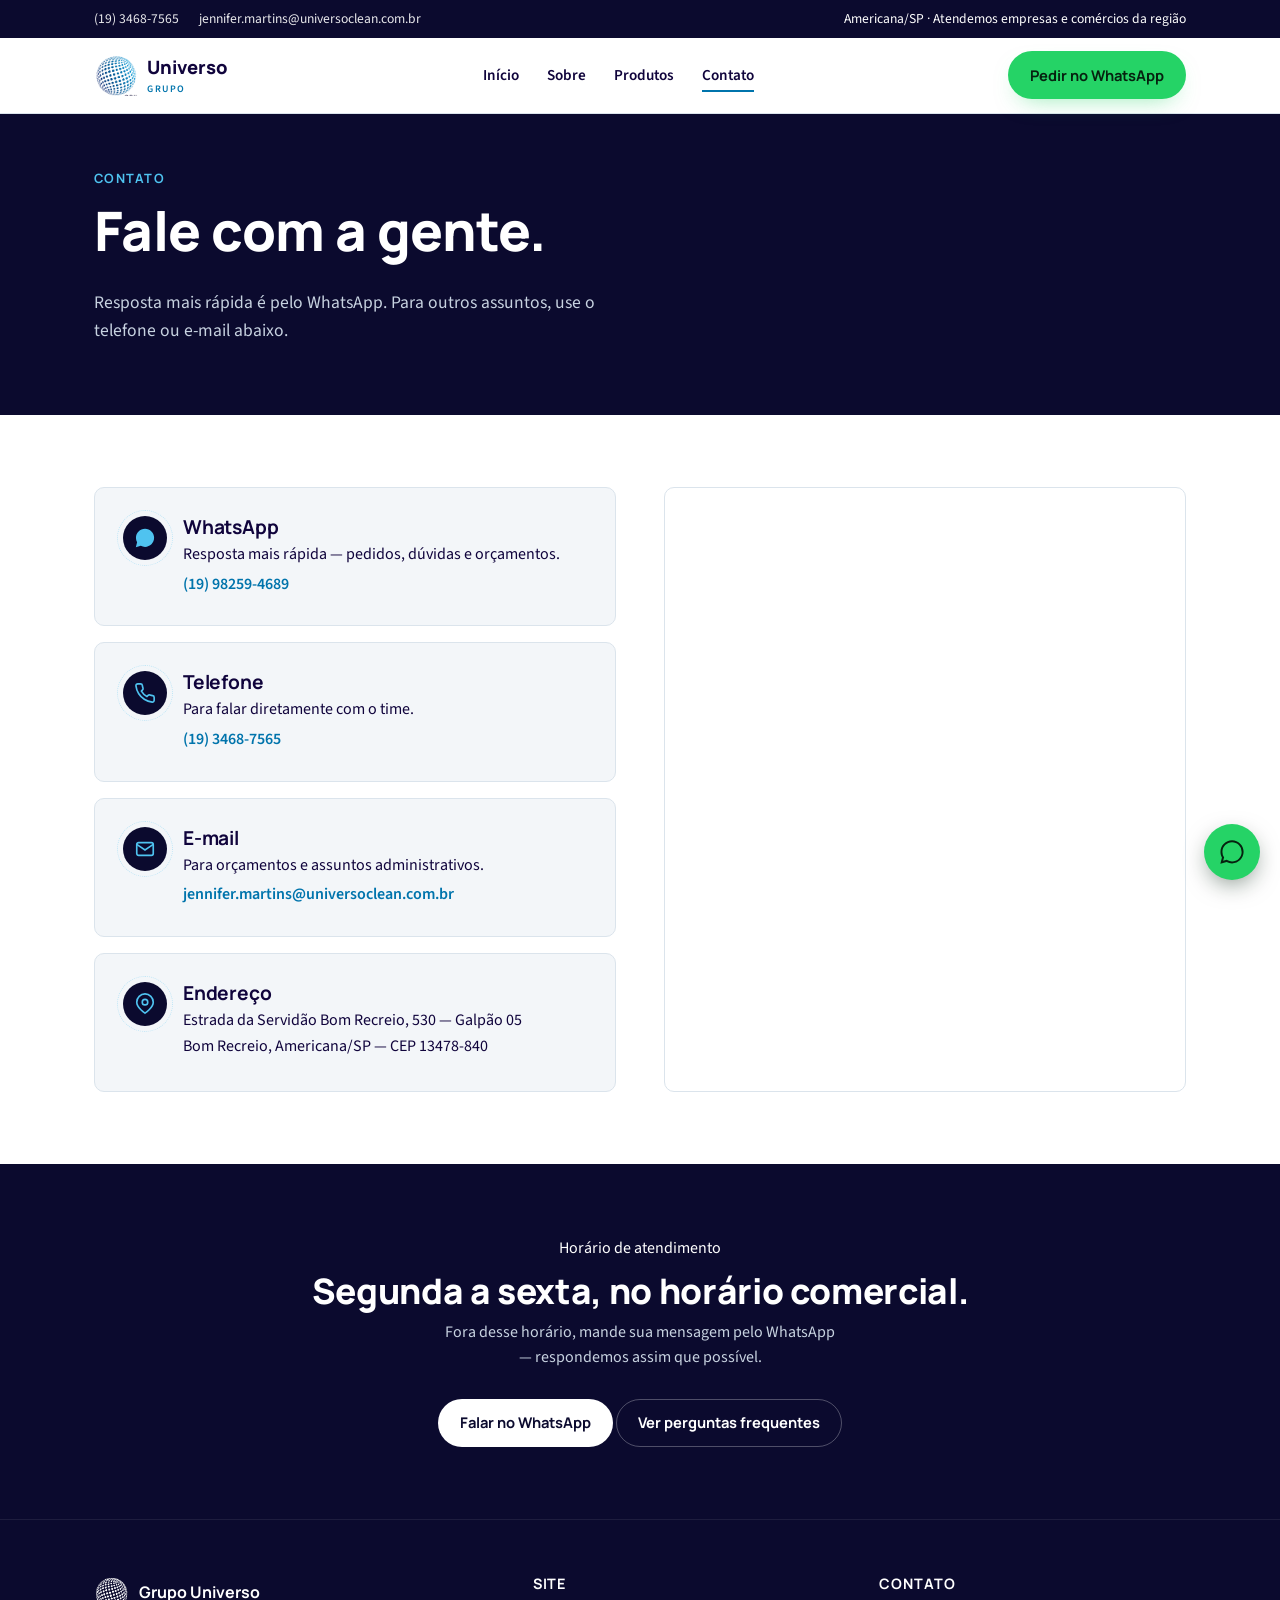
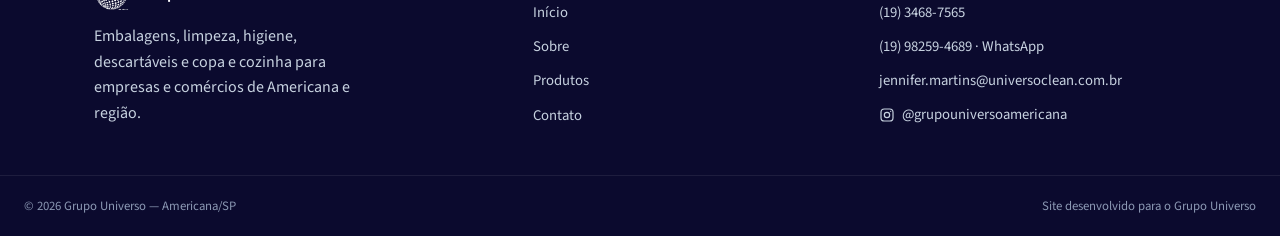
==== commit be0d84e1: "Atualiza e-mail e WhatsApp de atendimento - E-mail de contato passa de contato@universoclean.com.br " ====
--- a/contato.html
+++ b/contato.html
@@ -28,7 +28,7 @@
   "image": "https://grupouniversoamericana.com/assets/logo.png",
   "url": "https://grupouniversoamericana.com/contato.html",
   "telephone": "+551934687565",
-  "email": "contato@universoclean.com.br",
+  "email": "jennifer.martins@universoclean.com.br",
   "address": {
     "@type": "PostalAddress",
     "streetAddress": "Estrada da Servidão Bom Recreio, 530 — Galpão 05",
@@ -48,7 +48,7 @@
   <div class="container">
     <div class="topbar-links">
       <a href="tel:+551934687565">(19) 3468-7565</a>
-      <a href="mailto:contato@universoclean.com.br">contato@universoclean.com.br</a>
+      <a href="mailto:jennifer.martins@universoclean.com.br">jennifer.martins@universoclean.com.br</a>
     </div>
     <div class="topbar-links">
       <span>Americana/SP · Atendemos empresas e comércios da região</span>
@@ -71,7 +71,7 @@
       </ul>
     </nav>
     <div style="display:flex; align-items:center; gap:0.75rem;">
-      <a class="btn btn-primary" href="https://wa.me/551935007016?text=Ol%C3%A1!%20Vim%20pelo%20site%20e%20quero%20fazer%20um%20pedido." target="_blank" rel="noopener">Pedir no WhatsApp</a>
+      <a class="btn btn-primary" href="https://wa.me/5519982594689?text=Ol%C3%A1!%20Vim%20pelo%20site%20e%20quero%20fazer%20um%20pedido." target="_blank" rel="noopener">Pedir no WhatsApp</a>
       <button class="nav-toggle" id="navToggle" aria-label="Abrir menu" aria-expanded="false" aria-controls="mainNav">
         <svg viewBox="0 0 24 24" fill="none" stroke="currentColor" stroke-width="2" stroke-linecap="round"><line x1="3" y1="6" x2="21" y2="6"/><line x1="3" y1="12" x2="21" y2="12"/><line x1="3" y1="18" x2="21" y2="18"/></svg>
       </button>
@@ -95,7 +95,7 @@
         <div>
           <h3>WhatsApp</h3>
           <p style="margin-bottom:0.25rem;">Resposta mais rápida — pedidos, dúvidas e orçamentos.</p>
-          <a href="https://wa.me/551935007016?text=Ol%C3%A1!%20Vim%20pelo%20site%20e%20quero%20fazer%20um%20pedido." target="_blank" rel="noopener">(19) 3500-7016</a>
+          <a href="https://wa.me/5519982594689?text=Ol%C3%A1!%20Vim%20pelo%20site%20e%20quero%20fazer%20um%20pedido." target="_blank" rel="noopener">(19) 98259-4689</a>
         </div>
       </div>
       <div class="contact-card reveal">
@@ -111,7 +111,7 @@
         <div>
           <h3>E-mail</h3>
           <p style="margin-bottom:0.25rem;">Para orçamentos e assuntos administrativos.</p>
-          <a href="mailto:contato@universoclean.com.br">contato@universoclean.com.br</a>
+          <a href="mailto:jennifer.martins@universoclean.com.br">jennifer.martins@universoclean.com.br</a>
         </div>
       </div>
       <div class="contact-card reveal">
@@ -139,7 +139,7 @@
     <h2 style="margin-bottom:0.5rem;">Segunda a sexta, no horário comercial.</h2>
     <p style="max-width:50ch; margin:0 auto 1.75rem;">Fora desse horário, mande sua mensagem pelo WhatsApp — respondemos assim que possível.</p>
     <div class="actions" style="justify-content:center;">
-      <a class="btn btn-light" href="https://wa.me/551935007016?text=Ol%C3%A1!%20Vim%20pelo%20site%20e%20quero%20fazer%20um%20pedido." target="_blank" rel="noopener">Falar no WhatsApp</a>
+      <a class="btn btn-light" href="https://wa.me/5519982594689?text=Ol%C3%A1!%20Vim%20pelo%20site%20e%20quero%20fazer%20um%20pedido." target="_blank" rel="noopener">Falar no WhatsApp</a>
       <a class="btn btn-ghost" style="color:#fff; border-color:rgba(255,255,255,0.28);" href="index.html#faq">Ver perguntas frequentes</a>
     </div>
   </div>
@@ -167,8 +167,8 @@
       <h4>Contato</h4>
       <ul>
         <li><a href="tel:+551934687565">(19) 3468-7565</a></li>
-        <li><a href="https://wa.me/551935007016" target="_blank" rel="noopener">(19) 3500-7016 · WhatsApp</a></li>
-        <li><a href="mailto:contato@universoclean.com.br">contato@universoclean.com.br</a></li>
+        <li><a href="https://wa.me/5519982594689" target="_blank" rel="noopener">(19) 98259-4689 · WhatsApp</a></li>
+        <li><a href="mailto:jennifer.martins@universoclean.com.br">jennifer.martins@universoclean.com.br</a></li>
         <li><a href="https://www.instagram.com/grupouniversoamericana/" target="_blank" rel="noopener" style="display:inline-flex; align-items:center; gap:0.4rem;"><svg viewBox="0 0 24 24" width="16" height="16" fill="none" stroke="currentColor" stroke-width="1.8"><rect x="3" y="3" width="18" height="18" rx="5"/><circle cx="12" cy="12" r="4"/><circle cx="17.5" cy="6.5" r="1" fill="currentColor" stroke="none"/></svg>@grupouniversoamericana</a></li>
       </ul>
     </div>
@@ -179,15 +179,15 @@
   </div>
 </footer>
 
-<a class="wa-float" href="https://wa.me/551935007016?text=Ol%C3%A1!%20Vim%20pelo%20site%20e%20quero%20fazer%20um%20pedido." target="_blank" rel="noopener" aria-label="Falar no WhatsApp">
-  <svg viewBox="0 0 24 24" fill="currentColor"><path d="M12.04 2C6.58 2 2.13 6.45 2.13 11.91c0 1.75.46 3.39 1.26 4.81L2 22l5.42-1.42a9.87 9.87 0 0 0 4.62 1.17h.01c5.46 0 9.9-4.45 9.9-9.91C21.96 6.45 17.5 2 12.04 2Zm0 18.06h-.01a8.2 8.2 0 0 1-4.18-1.14l-.3-.18-3.12.82.83-3.04-.2-.31a8.19 8.19 0 0 1-1.26-4.3c0-4.53 3.69-8.22 8.24-8.22 2.2 0 4.27.86 5.82 2.41a8.16 8.16 0 0 1 2.41 5.82c0 4.54-3.69 8.14-8.23 8.14Z"/></svg>
+<a class="wa-float" href="https://wa.me/5519982594689?text=Ol%C3%A1!%20Vim%20pelo%20site%20e%20quero%20fazer%20um%20pedido." target="_blank" rel="noopener" aria-label="Falar no WhatsApp">
+  <svg viewBox="0 0 24 24" width="28" height="28" fill="currentColor"><path d="M12.04 2C6.58 2 2.13 6.45 2.13 11.91c0 1.75.46 3.39 1.26 4.81L2 22l5.42-1.42a9.87 9.87 0 0 0 4.62 1.17h.01c5.46 0 9.9-4.45 9.9-9.91C21.96 6.45 17.5 2 12.04 2Zm0 18.06h-.01a8.2 8.2 0 0 1-4.18-1.14l-.3-.18-3.12.82.83-3.04-.2-.31a8.19 8.19 0 0 1-1.26-4.3c0-4.53 3.69-8.22 8.24-8.22 2.2 0 4.27.86 5.82 2.41a8.16 8.16 0 0 1 2.41 5.82c0 4.54-3.69 8.14-8.23 8.14Z"/></svg>
 </a>
 
 <div class="mobile-cta-bar">
   <a class="btn btn-ghost btn-icon" href="tel:+551934687565" aria-label="Ligar para o Grupo Universo">
     <svg viewBox="0 0 24 24" width="20" height="20" fill="none" stroke="currentColor" stroke-width="1.8"><path d="M22 16.92v3a2 2 0 0 1-2.18 2 19.79 19.79 0 0 1-8.63-3.07 19.5 19.5 0 0 1-6-6 19.79 19.79 0 0 1-3.07-8.67A2 2 0 0 1 4.11 2h3a2 2 0 0 1 2 1.72c.13.96.36 1.9.68 2.81a2 2 0 0 1-.45 2.11L8.09 9.91a16 16 0 0 0 6 6l1.27-1.27a2 2 0 0 1 2.11-.45c.91.32 1.85.55 2.81.68A2 2 0 0 1 22 16.92Z"/></svg>
   </a>
-  <a class="btn btn-primary" href="https://wa.me/551935007016?text=Ol%C3%A1!%20Vim%20pelo%20site%20e%20quero%20fazer%20um%20pedido." target="_blank" rel="noopener">
+  <a class="btn btn-primary" href="https://wa.me/5519982594689?text=Ol%C3%A1!%20Vim%20pelo%20site%20e%20quero%20fazer%20um%20pedido." target="_blank" rel="noopener">
     <svg viewBox="0 0 24 24" fill="currentColor" width="18" height="18"><path d="M12.04 2C6.58 2 2.13 6.45 2.13 11.91c0 1.75.46 3.39 1.26 4.81L2 22l5.42-1.42a9.87 9.87 0 0 0 4.62 1.17h.01c5.46 0 9.9-4.45 9.9-9.91C21.96 6.45 17.5 2 12.04 2Zm0 18.06h-.01a8.2 8.2 0 0 1-4.18-1.14l-.3-.18-3.12.82.83-3.04-.2-.31a8.19 8.19 0 0 1-1.26-4.3c0-4.53 3.69-8.22 8.24-8.22 2.2 0 4.27.86 5.82 2.41a8.16 8.16 0 0 1 2.41 5.82c0 4.54-3.69 8.14-8.23 8.14Z"/></svg>
     Falar no WhatsApp
   </a>
